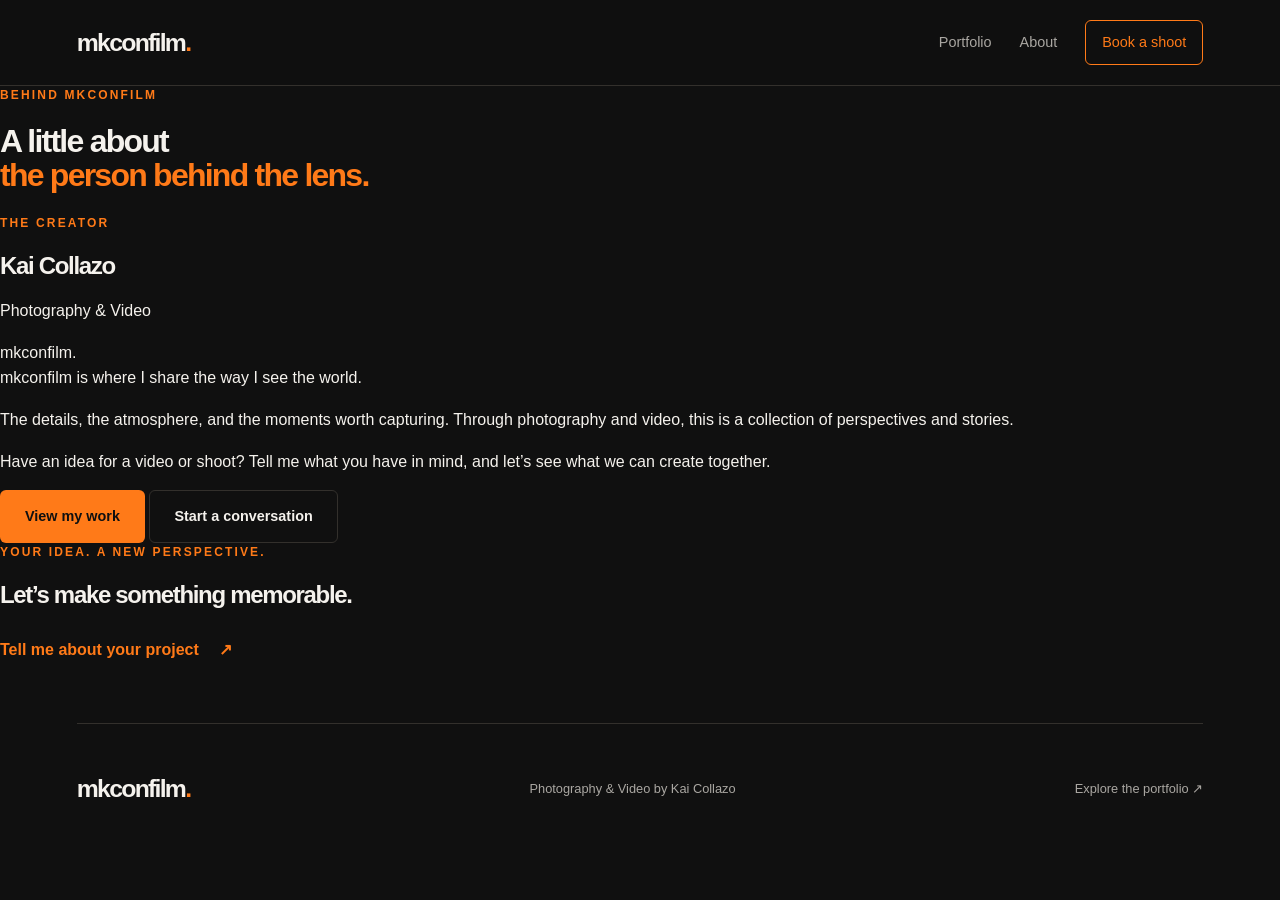
==== about.html @ 1c673053 "Create about.html Add dedicated About page" ====
<!DOCTYPE html>
<html lang="en">
<head>
  <meta charset="UTF-8">

  <meta name="viewport" content="width=device-width, initial-scale=1">

  <meta
    name="description"
    content="Meet Kai Collazo, the creator behind mkconfilm,
    and explore the perspective behind the photography and video."
  >

  <meta name="theme-color" content="#101010">

  <title>About Kai | mkconfilm</title>

  <link rel="stylesheet" href="style.css?v=about-page-1">
</head>

<body>
  <a class="skip-link" href="#main">Skip to content</a>

  <header class="site-header">
    <a class="brand" href="index.html" aria-label="mkconfilm home">
      mkconfilm<span class="brand-dot">.</span>
    </a>

    <nav class="site-nav" aria-label="Main navigation">
      <a href="portfolio.html">Portfolio</a>
      <a href="about.html" aria-current="page">About</a>
      <a class="nav-booking" href="booking.html">Book a shoot</a>
    </nav>
  </header>

  <main class="about-page" id="main">

    <header class="about-page-heading">
      <p class="eyebrow">Behind mkconfilm</p>

      <h1>
        A little about<br>
        <span class="accent">the person behind the lens.</span>
      </h1>
    </header>

    <section
      class="about-page-story"
      aria-labelledby="about-story-heading"
    >
      <div class="about-name-card">
        <p class="eyebrow">The creator</p>

        <h2 id="about-story-heading">Kai Collazo</h2>

        <p class="about-role">Photography &amp; Video</p>

        <span class="about-card-brand" aria-hidden="true">
          mkconfilm.
        </span>
      </div>

      <div class="about-page-copy">
        <p class="about-lead">
          mkconfilm is where I share the way I see the world.
        </p>

        <p>
          The details, the atmosphere, and the moments worth capturing.
          Through photography and video, this is a collection of
          perspectives and stories.
        </p>

        <p>
          Have an idea for a video or shoot? Tell me what you have
          in mind, and let’s see what we can create together.
        </p>

        <div class="about-page-actions">
          <a class="button button-primary" href="portfolio.html">
            View my work
          </a>

          <a class="button button-secondary" href="booking.html">
            Start a conversation
          </a>
        </div>
      </div>
    </section>

    <section
      class="about-page-cta"
      aria-labelledby="about-cta-heading"
    >
      <p class="eyebrow">Your idea. A new perspective.</p>

      <h2 id="about-cta-heading">
        Let’s make something memorable.
      </h2>

      <a class="text-link" href="booking.html">
        Tell me about your project
        <span aria-hidden="true">↗</span>
      </a>
    </section>

  </main>

  <footer class="site-footer">
    <a class="brand" href="index.html">
      mkconfilm<span class="brand-dot">.</span>
    </a>

    <p>Photography &amp; Video by Kai Collazo</p>

    <a href="portfolio.html">Explore the portfolio ↗</a>
  </footer>
</body>
</html>
---- style.css ----
/* BASE */
:root {
  color-scheme: dark;
  --background: #101010;
  --surface: #191919;
  --text: #f5f2ed;
  --muted: #aaa7a2;
  --orange: #ff7a18;
  --orange-light: #ff984b;
  --border: #33302c;
  --page-width: 1200px;
}

* {
  box-sizing: border-box;
}

html {
  scroll-behavior: smooth;
  scroll-padding-top: 110px;
}

body {
  margin: 0;
  background: var(--background);
  color: var(--text);
  font-family: Arial, Helvetica, sans-serif;
  line-height: 1.6;
  overflow-wrap: break-word;
}

a {
  color: inherit;
  text-decoration: none;
}

button, input, select, textarea {
  font: inherit;
}

button {
  cursor: pointer;
}

img {
  display: block;
  max-width: 100%;
}

figure {
  margin: 0;
}

h1, h2, p {
  margin-top: 0;
}

h1, h2 {
  line-height: 1.05;
  letter-spacing: -0.055em;
}

[hidden] {
  display: none !important;
}

::selection {
  background: var(--orange);
  color: #101010;
}

:focus-visible {
  outline: 2px solid var(--orange);
  outline-offset: 5px;
}

.skip-link {
  position: fixed;
  top: 12px;
  left: 12px;
  z-index: 100;
  padding: 12px 18px;
  background: var(--orange);
  color: #101010;
  transform: translateY(-180%);
}

.skip-link:focus {
  transform: translateY(0);
}

/* HEADER */
.site-header {
  position: sticky;
  top: 0;
  z-index: 20;
  display: flex;
  align-items: center;
  justify-content: space-between;
  gap: 24px;
  padding: 20px max(6vw, calc((100vw - var(--page-width)) / 2));
  border-bottom: 1px solid var(--border);
  background: rgba(16, 16, 16, 0.9);
  -webkit-backdrop-filter: blur(18px);
  backdrop-filter: blur(18px);
}

.brand {
  flex-shrink: 0;
  font-size: 1.55rem;
  font-weight: 900;
  letter-spacing: -0.07em;
}

.brand-dot, .accent, .required-mark {
  color: var(--orange);
}

.site-nav {
  display: flex;
  align-items: center;
  gap: 28px;
  font-size: 0.9rem;
}

.site-nav a:not(.nav-booking) {
  color: var(--muted);
}

.site-nav a:hover {
  color: var(--orange);
}

.nav-booking {
  padding: 10px 16px;
  border: 1px solid var(--orange);
  border-radius: 6px;
  color: var(--orange);
}

.nav-booking:hover {
  background: var(--orange);
  color: #101010 !important;
}

/* SHARED LAYOUT */
.hero, .portfolio-section, .about-section,
.booking-banner, .site-footer, .booking-page {
  width: min(var(--page-width), 88%);
  margin-inline: auto;
}

.eyebrow {
  margin-bottom: 20px;
  color: var(--orange);
  font-size: 0.75rem;
  font-weight: 700;
  letter-spacing: 0.18em;
  text-transform: uppercase;
}

.button {
  display: inline-flex;
  align-items: center;
  justify-content: center;
  gap: 20px;
  min-height: 50px;
  padding: 14px 24px;
  border: 1px solid transparent;
  border-radius: 6px;
  font-size: 0.9rem;
  font-weight: 700;
  text-align: center;
  transition: transform 180ms ease, background 180ms ease;
}

.button:hover {
  transform: translateY(-2px);
}

.button-primary {
  background: var(--orange);
  color: #101010;
}

.button-primary:hover {
  background: var(--orange-light);
}

.button-secondary {
  border-color: var(--border);
  background: transparent;
  color: var(--text);
}

.button-secondary:hover {
  border-color: var(--orange);
}

/* HOMEPAGE */
.hero {
  position: relative;
  display: flex;
  align-items: center;
  min-height: 640px;
  padding-block: 100px 120px;
}

.hero::before {
  position: absolute;
  inset: 0;
  background: radial-gradient(
    ellipse at 85% 40%,
    rgba(255, 122, 24, 0.13),
    transparent 65%
  );
  content: "";
  pointer-events: none;
}

.hero-content {
  position: relative;
  max-width: 900px;
  animation: enter-page 700ms ease both;
}

.hero h1 {
  margin-bottom: 28px;
  font-size: clamp(3.4rem, 8.6vw, 7.5rem);
  font-weight: 900;
}

.hero-description {
  max-width: 450px;
  margin-bottom: 32px;
  color: var(--muted);
  font-size: 1.1rem;
}

.hero-actions {
  display: flex;
  flex-wrap: wrap;
  gap: 14px;
}

.scroll-cue {
  position: absolute;
  bottom: 35px;
  display: flex;
  gap: 16px;
  color: var(--muted);
  font-size: 0.8rem;
}

.scroll-cue span {
  color: var(--orange);
}

.portfolio-section {
  padding-block: 70px 100px;
  border-top: 1px solid var(--border);
}

.section-heading {
  display: flex;
  justify-content: space-between;
  align-items: flex-end;
  gap: 30px;
  margin-bottom: 35px;
}

.section-heading h2, .about-section h2,
.booking-banner h2, .booking-page h1 {
  margin-bottom: 0;
  font-size: clamp(2.3rem, 5vw, 4.3rem);
}

.section-description {
  max-width: 260px;
  margin-bottom: 5px;
  color: var(--muted);
  font-size: 0.95rem;
}

/* CAROUSEL */
.carousel {
  padding: 12px;
  border: 1px solid var(--border);
  border-radius: 14px;
  background: var(--surface);
}

.carousel-track {
  overflow: hidden;
  border-radius: 8px;
}

.slide {
  animation: reveal-frame 450ms ease both;
}

.photo-placeholder, .slide img {
  width: 100%;
  height: clamp(280px, 48vw, 620px);
}

.slide img {
  object-fit: contain;
  background: #090909;
}

.photo-placeholder {
  display: flex;
  flex-direction: column;
  justify-content: center;
  align-items: center;
  padding: 30px;
  background: linear-gradient(135deg, #24211e, #111111);
  text-align: center;
}

.photo-placeholder span {
  color: var(--orange);
  font-size: clamp(4rem, 14vw, 10rem);
  font-weight: 900;
  line-height: 1;
}

.photo-placeholder p {
  margin-top: 20px;
  color: var(--muted);
}

.slide figcaption {
  padding: 16px 10px 6px;
  color: var(--muted);
  font-size: 0.8rem;
}

.carousel-controls, .carousel-bottom {
  display: flex;
  justify-content: space-between;
  align-items: center;
  gap: 12px;
  padding: 16px 8px 8px;
}

.carousel-arrow {
  display: grid;
  place-items: center;
  width: 48px;
  height: 48px;
  padding: 0;
  border: 1px solid var(--border);
  border-radius: 50%;
  background: transparent;
  color: var(--text);
  font-size: 1.3rem;
}

.carousel-arrow:hover {
  background: var(--orange);
  color: #101010;
}

.carousel-dots {
  display: flex;
  align-items: center;
}

.carousel-dot {
  display: grid;
  place-items: center;
  width: 36px;
  height: 44px;
  padding: 0;
  border: 0;
  background: transparent;
}

.carousel-dot::after {
  width: 8px;
  height: 8px;
  border-radius: 50%;
  background: #77736e;
  content: "";
}

.carousel-dot.is-active::after {
  background: var(--orange);
  transform: scale(1.4);
}

.slide-count {
  margin: 0;
  color: var(--muted);
  font-size: 0.75rem;
}

.carousel-playback {
  min-height: 44px;
  padding: 8px;
  border: 0;
  background: transparent;
  color: var(--muted);
  font-size: 0.8rem;
}

/* ABOUT AND FOOTER */
.about-section {
  display: grid;
  grid-template-columns: 1fr 1fr;
  gap: 80px;
  padding-block: 90px;
  border-top: 1px solid var(--border);
}

.about-copy {
  padding-top: 38px;
}

.about-copy p {
  color: var(--muted);
  font-size: 1.05rem;
}

.text-link {
  display: inline-flex;
  gap: 20px;
  margin-top: 10px;
  color: var(--orange);
  font-weight: 700;
}

.booking-banner {
  padding: 75px 35px;
  border: 1px solid var(--border);
  border-radius: 14px;
  background: var(--surface);
  text-align: center;
}

.booking-banner h2 {
  max-width: 800px;
  margin-inline: auto;
  margin-bottom: 30px;
}

.site-footer {
  display: flex;
  justify-content: space-between;
  align-items: center;
  flex-wrap: wrap;
  gap: 20px;
  padding-block: 45px;
  margin-top: 60px;
  border-top: 1px solid var(--border);
}

.site-footer p, .site-footer > a:last-child {
  margin: 0;
  color: var(--muted);
  font-size: 0.8rem;
}

/* CLEAN GLASS BOOKING PAGE */
.booking-page {
  position: relative;
  max-width: 780px;
  padding-block: 70px 40px;
}

.booking-page::before {
  position: absolute;
  inset: 0;
  z-index: -1;
  background: radial-gradient(
    ellipse at 85% 35%,
    rgba(255, 122, 24, 0.08),
    transparent 65%
  );
  content: "";
  pointer-events: none;
}

.booking-heading {
  margin-bottom: 48px;
}

.booking-heading h1 {
  font-size: clamp(2.7rem, 6vw, 4.6rem);
}

.booking-intro {
  max-width: 520px;
  margin: 22px 0 0;
  color: var(--muted);
  line-height: 1.75;
}

/* No outer card or question-group boxes */
.booking-form {
  display: grid;
  gap: 36px;
  padding: 0;
  border: 0;
  border-radius: 0;
  background: transparent;
  box-shadow: none;
}

.booking-group {
  min-width: 0;
  margin: 0;
  padding: 0;
  border: 0;
}

.booking-group legend {
  width: 100%;
  padding: 0;
  border: 0;
  font-size: 1.1rem;
  font-weight: 700;
}

.booking-group-description {
  margin: 10px 0 22px;
  color: var(--muted);
  font-size: 0.85rem;
}

.form-row {
  display: grid;
  grid-template-columns: repeat(2, minmax(0, 1fr));
  align-items: start;
  gap: 24px;
}

.booking-group > .form-field + .form-row {
  margin-top: 24px;
}

.form-field {
  display: grid;
  gap: 10px;
  min-width: 0;
}

.form-field label {
  font-size: 0.85rem;
  font-weight: 600;
}

.optional-label {
  color: var(--muted);
  font-size: 0.75rem;
  font-weight: 400;
}

/* Transparent fields with a light underline */
.booking-form input,
.booking-form select,
.booking-form textarea {
  display: block;
  width: 100%;
  min-width: 0;
  margin: 0;
  padding: 16px;
  border: 0;
  border-bottom: 1px solid rgba(255, 255, 255, 0.2);
  border-radius: 6px 6px 0 0;
  background: rgba(255, 255, 255, 0.025);
  color: var(--text);
  -webkit-backdrop-filter: blur(12px);
  backdrop-filter: blur(12px);
  box-shadow: none;
  transition: background 180ms ease, border-color 180ms ease;
}

.booking-form input,
.booking-form select {
  height: 56px;
}

.booking-form textarea {
  min-height: 210px;
  line-height: 1.7;
  resize: vertical;
}

.booking-form input::placeholder,
.booking-form textarea::placeholder {
  color: #aaa7a2;
  opacity: 1;
}

.booking-form input:hover,
.booking-form select:hover,
.booking-form textarea:hover {
  background: rgba(255, 255, 255, 0.045);
}

.booking-form input:focus,
.booking-form select:focus,
.booking-form textarea:focus {
  border-bottom-color: var(--orange);
  background: rgba(255, 122, 24, 0.045);
}

/* Keep a visible keyboard-focus indicator */
.booking-form input:focus-visible,
.booking-form select:focus-visible,
.booking-form textarea:focus-visible {
  outline: 2px solid var(--orange);
  outline-offset: 3px;
}

.booking-submit {
  display: grid;
  gap: 20px;
  margin: 0;
  padding: 0;
  border: 0;
}

.form-note, .booking-required-note {
  margin: 0;
  color: var(--muted);
  font-size: 0.8rem;
  line-height: 1.7;
}

.booking-submit .button {
  justify-self: start;
  min-width: 190px;
}

.booking-required-note {
  font-size: 0.75rem;
}

/* MOTION */
@keyframes enter-page {
  from { opacity: 0; transform: translateY(18px); }
  to { opacity: 1; transform: translateY(0); }
}

@keyframes reveal-frame {
  from { opacity: 0; }
  to { opacity: 1; }
}

/* RESPONSIVE LAYOUT */
@media (max-width: 800px) {
  .site-header {
    padding-inline: 6%;
  }

  .site-nav {
    gap: 18px;
  }

  .section-heading {
    flex-direction: column;
    align-items: flex-start;
    gap: 20px;
  }

  .about-section {
    grid-template-columns: 1fr;
    gap: 25px;
    padding-block: 65px;
  }

  .about-copy {
    padding-top: 0;
  }
}

@media (max-width: 520px) {
  html {
    scroll-padding-top: 140px;
  }

  .site-header {
    flex-wrap: wrap;
    gap: 12px;
    padding-block: 14px;
  }

  .brand {
    font-size: 1.4rem;
  }

  .site-nav {
    justify-content: space-between;
    width: 100%;
    gap: 12px;
    font-size: 0.8rem;
  }

  .nav-booking {
    padding: 8px 12px;
  }

  .hero {
    min-height: 580px;
    padding-top: 65px;
  }

  .hero h1 {
    font-size: clamp(2.7rem, 12vw, 4rem);
  }

  .hero-actions {
    flex-direction: column;
  }

  .carousel {
    padding: 8px;
  }

  .carousel-dot {
    width: 30px;
  }

  .carousel-arrow {
    width: 44px;
    height: 44px;
  }

  .booking-banner {
    padding: 50px 22px;
  }

  .site-footer {
    flex-direction: column;
    align-items: flex-start;
    margin-top: 40px;
  }

  .booking-page {
    padding-top: 45px;
  }

  .form-row {
    grid-template-columns: 1fr;
  }

  .booking-submit .button {
    width: 100%;
  }
}

@media (prefers-reduced-motion: reduce) {
  html {
    scroll-behavior: auto;
  }

  *, *::before, *::after {
    animation: none !important;
    transition: none !important;
  }
}
/* ========================================
   DEDICATED PORTFOLIO PAGE
   ======================================== */

.portfolio-page {
  width: min(1400px, 88%);
  margin-inline: auto;
  padding-top: 70px;
}

.portfolio-page-heading {
  max-width: 800px;
  margin-bottom: 45px;
}

.portfolio-page-heading h1 {
  margin-bottom: 22px;
  font-size: clamp(3rem, 7vw, 6rem);
}

.portfolio-page-intro {
  max-width: 520px;
  margin-bottom: 0;
  color: var(--muted);
  font-size: 1rem;
  line-height: 1.75;
}

/* PHOTO COLLAGE */

.photo-grid {
  display: grid;
  grid-template-columns: repeat(4, minmax(0, 1fr));
  grid-auto-rows: clamp(150px, 17vw, 250px);
  grid-auto-flow: row;
  gap: 12px;
}

.photo-tile {
  position: relative;
  display: block;
  width: 100%;
  height: 100%;
  min-width: 0;
  padding: 0;
  overflow: hidden;
  border: 0;
  border-radius: 8px;
  background: var(--surface);
  cursor: zoom-in;
  isolation: isolate;
}

.photo-tile--normal {
  grid-column: span 1;
  grid-row: span 1;
}

.photo-tile--wide {
  grid-column: span 2;
  grid-row: span 1;
}

.photo-tile--tall {
  grid-column: span 1;
  grid-row: span 2;
}

.photo-tile--large {
  grid-column: span 2;
  grid-row: span 2;
}

.photo-tile img {
  width: 100%;
  height: 100%;
  object-fit: cover;
  object-position: var(--photo-position, center);
  transition:
    transform 350ms ease,
    filter 350ms ease;
}

.photo-tile::after {
  position: absolute;
  right: 14px;
  bottom: 14px;
  z-index: 1;
  display: grid;
  place-items: center;
  width: 34px;
  height: 34px;
  border: 1px solid rgba(255, 255, 255, 0.3);
  border-radius: 50%;
  background: rgba(0, 0, 0, 0.45);
  color: white;
  font-size: 1.1rem;
  content: "↗";
  opacity: 0;
  transform: translateY(5px);
  transition: opacity 200ms ease, transform 200ms ease;
  pointer-events: none;
}

@media (hover: hover) {
  .photo-tile:hover img {
    transform: scale(1.035);
    filter: brightness(1.06);
  }

  .photo-tile:hover::after {
    opacity: 1;
    transform: translateY(0);
  }
}

.photo-tile:focus-visible {
  outline: 3px solid var(--orange);
  outline-offset: 4px;
}

.photo-tile:focus-visible::after {
  opacity: 1;
  transform: translateY(0);
}

/* PORTFOLIO BOOKING SECTION */

.portfolio-page-cta {
  display: flex;
  justify-content: space-between;
  align-items: center;
  gap: 30px;
  margin-top: 65px;
  padding-block: 45px;
  border-top: 1px solid var(--border);
}

.portfolio-page-cta .eyebrow {
  margin-bottom: 12px;
}

.portfolio-page-cta h2 {
  margin-bottom: 0;
  font-size: clamp(2rem, 4vw, 3rem);
}

.portfolio-page-cta .button {
  flex-shrink: 0;
}

/* FULL-SIZE PHOTO VIEWER */

.photo-viewer {
  position: fixed;
  inset: 0;
  width: min(1400px, 96vw);
  max-width: 96vw;
  max-height: 94vh;
  max-height: 94dvh;
  margin: auto;
  padding: 0;
  overflow: auto;
  border: 1px solid var(--border);
  border-radius: 10px;
  background: #0b0b0b;
  color: var(--text);
}

.photo-viewer::backdrop {
  background: rgba(0, 0, 0, 0.92);
}

.photo-viewer-content {
  position: relative;
  display: flex;
  flex-direction: column;
  align-items: center;
  padding: 65px 20px 20px;
}

.photo-viewer-close {
  position: absolute;
  top: 12px;
  right: 12px;
  display: grid;
  place-items: center;
  width: 44px;
  height: 44px;
  padding: 0;
  border: 1px solid #555;
  border-radius: 50%;
  background: #191919;
  color: white;
  font-size: 1.8rem;
  line-height: 1;
  cursor: pointer;
}

.photo-viewer-close:hover {
  border-color: var(--orange);
  color: var(--orange);
}

#photo-viewer-image {
  width: auto;
  height: auto;
  max-width: 100%;
  max-height: 72vh;
  max-height: 72dvh;
  object-fit: contain;
}

.photo-viewer-caption {
  max-width: 800px;
  margin: 16px 0 0;
  color: var(--muted);
  font-size: 0.85rem;
  text-align: center;
}

.photo-viewer-caption:empty {
  display: none;
}

/* TABLET LAYOUT */

@media (max-width: 900px) {
  .photo-grid {
    grid-template-columns: repeat(3, minmax(0, 1fr));
    grid-auto-rows: clamp(150px, 23vw, 230px);
    gap: 10px;
  }
}

/* PHONE LAYOUT */

@media (max-width: 600px) {
  .portfolio-page {
    padding-top: 45px;
  }

  .portfolio-page-heading {
    margin-bottom: 30px;
  }

  .portfolio-page-heading h1 {
    font-size: clamp(2.7rem, 10vw, 4rem);
  }

  .photo-grid {
    grid-template-columns: repeat(2, minmax(0, 1fr));
    grid-auto-rows: clamp(130px, 30vw, 180px);
    gap: 8px;
  }

  .photo-tile {
    border-radius: 5px;
  }

  .portfolio-page-cta {
    flex-direction: column;
    align-items: flex-start;
    gap: 24px;
    margin-top: 40px;
    padding-block: 35px;
  }

  .portfolio-page-cta .button {
    width: 100%;
  }

  .photo-viewer-content {
    padding-inline: 10px;
  }
}

/* REDUCED MOTION */

@media (prefers-reduced-motion: reduce) {
  .photo-tile img,
  .photo-tile::after {
    transition: none;
  }
}
/* SMALLER, DENSER PORTFOLIO COLLAGE */

.photo-grid {
  grid-template-columns: repeat(6, minmax(0, 1fr));
  grid-auto-rows: clamp(90px, 9vw, 130px);
  gap: 8px;
}

.photo-tile {
  border-radius: 5px;
}

/* Tablets */
@media (max-width: 900px) {
  .photo-grid {
    grid-template-columns: repeat(4, minmax(0, 1fr));
    grid-auto-rows: clamp(85px, 13vw, 115px);
    gap: 7px;
  }
}

/* Phones */
@media (max-width: 600px) {
  .photo-grid {
    grid-template-columns: repeat(3, minmax(0, 1fr));
    grid-auto-rows: clamp(70px, 20vw, 100px);
    gap: 5px;
  }
}
/* PORTFOLIO: FIVE ACROSS ON DESKTOP, ONE ACROSS ON PHONE */

#photo-grid {
  display: grid;
  grid-template-columns: repeat(5, minmax(0, 1fr));
  grid-auto-rows: auto;
  gap: 12px;
}

/* Every photo occupies exactly one grid cell. */
#photo-grid .photo-tile {
  grid-column: auto;
  grid-row: auto;
  width: 100%;
  height: auto;
  aspect-ratio: 4 / 3;
  border-radius: 6px;
}

#photo-grid .photo-tile img {
  display: block;
  width: 100%;
  height: 100%;
  object-fit: cover;
  object-position: var(--photo-position, center);
}

/* Phones: one full-width photo per row. */
@media (max-width: 600px) {
  #photo-grid {
    grid-template-columns: minmax(0, 1fr);
    gap: 16px;
  }

  #photo-grid .photo-tile {
    aspect-ratio: auto;
  }

  #photo-grid .photo-tile img {
    height: auto;
    object-fit: contain;
  }
}
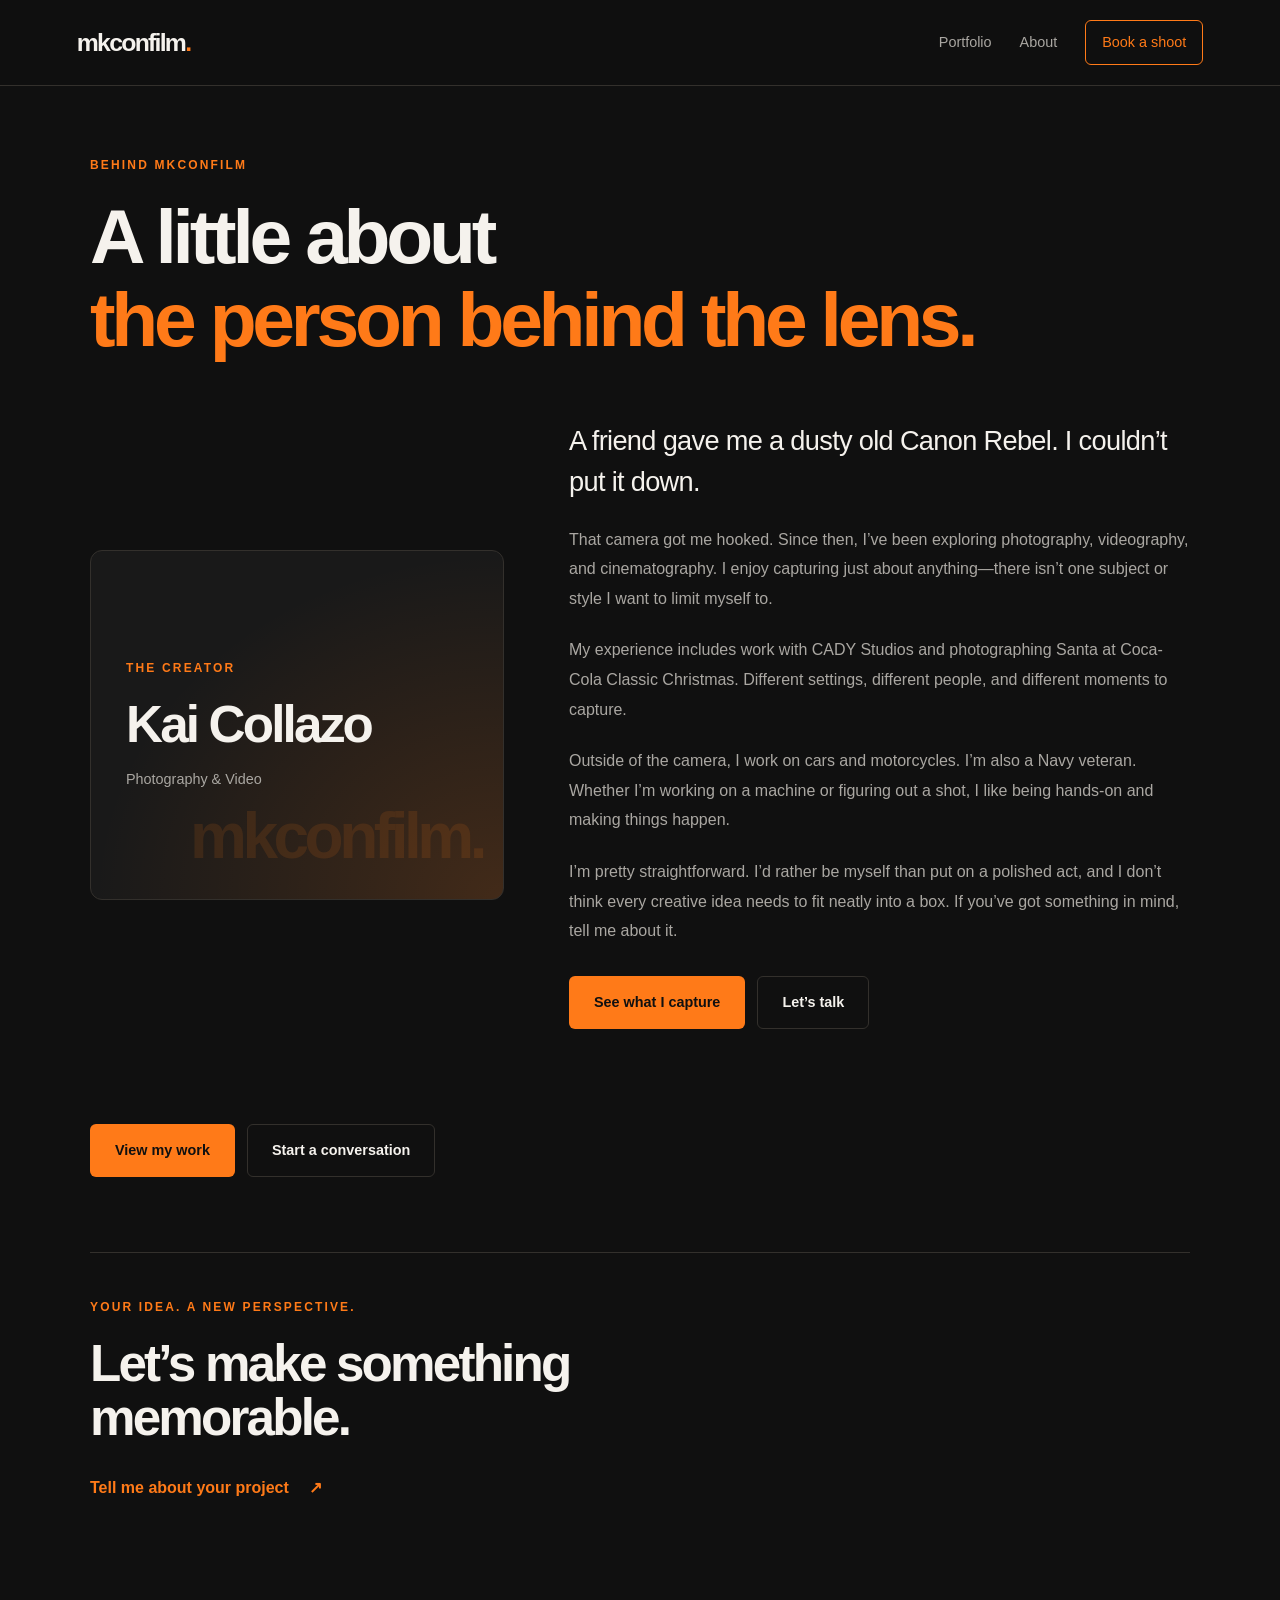
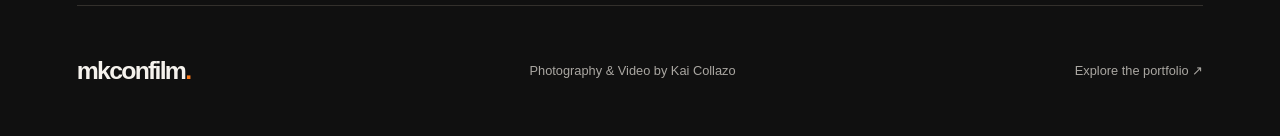
==== commit 74359bfa: "Update about.html Replace generic About copy with my personal story" ====
--- a/about.html
+++ b/about.html
@@ -60,21 +60,49 @@
         </span>
       </div>
 
-      <div class="about-page-copy">
-        <p class="about-lead">
-          mkconfilm is where I share the way I see the world.
-        </p>
+<div class="about-page-copy">
+  <p class="about-lead">
+    A friend gave me a dusty old Canon Rebel.
+    I couldn’t put it down.
+  </p>
 
-        <p>
-          The details, the atmosphere, and the moments worth capturing.
-          Through photography and video, this is a collection of
-          perspectives and stories.
-        </p>
+  <p>
+    That camera got me hooked. Since then, I’ve been exploring
+    photography, videography, and cinematography. I enjoy capturing
+    just about anything—there isn’t one subject or style I want
+    to limit myself to.
+  </p>
 
-        <p>
-          Have an idea for a video or shoot? Tell me what you have
-          in mind, and let’s see what we can create together.
-        </p>
+  <p>
+    My experience includes work with CADY Studios and photographing
+    Santa at Coca-Cola Classic Christmas. Different settings,
+    different people, and different moments to capture.
+  </p>
+
+  <p>
+    Outside of the camera, I work on cars and motorcycles.
+    I’m also a Navy veteran. Whether I’m working on a machine
+    or figuring out a shot, I like being hands-on and making
+    things happen.
+  </p>
+
+  <p>
+    I’m pretty straightforward. I’d rather be myself than put on
+    a polished act, and I don’t think every creative idea needs
+    to fit neatly into a box. If you’ve got something in mind,
+    tell me about it.
+  </p>
+
+  <div class="about-page-actions">
+    <a class="button button-primary" href="portfolio.html">
+      See what I capture
+    </a>
+
+    <a class="button button-secondary" href="booking.html">
+      Let’s talk
+    </a>
+  </div>
+</div>
 
         <div class="about-page-actions">
           <a class="button button-primary" href="portfolio.html">
--- a/style.css
+++ b/style.css
@@ -1120,3 +1120,246 @@
     object-fit: contain;
   }
 }
+/* ========================================
+   ABOUT PAGE
+   ======================================== */
+
+.about-page {
+  width: min(1100px, 88%);
+  margin-inline: auto;
+  padding-top: 70px;
+}
+
+.about-page-heading {
+  max-width: 950px;
+  margin-bottom: 60px;
+}
+
+.about-page-heading h1 {
+  margin-bottom: 0;
+  font-size: clamp(2.7rem, 6vw, 5.5rem);
+  line-height: 1.08;
+}
+
+.about-page-story {
+  display: grid;
+  grid-template-columns: minmax(0, 0.8fr) minmax(0, 1.2fr);
+  align-items: center;
+  gap: 65px;
+}
+
+.about-name-card {
+  position: relative;
+  display: flex;
+  flex-direction: column;
+  justify-content: center;
+  min-height: 350px;
+  padding: 35px;
+  overflow: hidden;
+  border: 1px solid var(--border);
+  border-radius: 12px;
+  background:
+    radial-gradient(
+      ellipse at 100% 100%,
+      rgba(255, 122, 24, 0.18),
+      transparent 70%
+    ),
+    var(--surface);
+}
+
+.about-name-card h2 {
+  position: relative;
+  margin-bottom: 16px;
+  font-size: clamp(2.2rem, 4vw, 3.5rem);
+}
+
+.about-role {
+  position: relative;
+  margin-bottom: 0;
+  color: var(--muted);
+  font-size: 0.9rem;
+}
+
+.about-card-brand {
+  position: absolute;
+  right: 20px;
+  bottom: 12px;
+  color: rgba(255, 122, 24, 0.12);
+  font-size: clamp(2.5rem, 5vw, 4rem);
+  font-weight: 900;
+  letter-spacing: -0.07em;
+  pointer-events: none;
+}
+
+.about-page-copy p {
+  margin-bottom: 22px;
+  color: var(--muted);
+  font-size: 1rem;
+  line-height: 1.85;
+}
+
+.about-page-copy .about-lead {
+  color: var(--text);
+  font-size: clamp(1.3rem, 2.3vw, 1.7rem);
+  line-height: 1.5;
+  letter-spacing: -0.025em;
+}
+
+.about-page-actions {
+  display: flex;
+  flex-wrap: wrap;
+  gap: 12px;
+  margin-top: 30px;
+}
+
+.about-page-cta {
+  margin-top: 75px;
+  padding-block: 45px;
+  border-top: 1px solid var(--border);
+}
+
+.about-page-cta h2 {
+  max-width: 650px;
+  margin-bottom: 20px;
+  font-size: clamp(2rem, 4vw, 3.4rem);
+}
+
+@media (max-width: 800px) {
+  .about-page-story {
+    grid-template-columns: 1fr;
+    gap: 35px;
+  }
+
+  .about-name-card {
+    min-height: 250px;
+  }
+}
+
+@media (max-width: 520px) {
+  .about-page {
+    padding-top: 45px;
+  }
+
+  .about-page-heading {
+    margin-bottom: 35px;
+  }
+
+  .about-name-card {
+    padding: 28px;
+  }
+
+  .about-page-actions {
+    flex-direction: column;
+  }
+
+  .about-page-actions .button {
+    width: 100%;
+  }
+
+  .about-page-cta {
+    margin-top: 45px;
+    padding-block: 35px;
+  }
+}
+/* BOOKING CONFIRMATION */
+
+.confirmation-page {
+  display: grid;
+  place-items: center;
+  width: min(900px, 88%);
+  min-height: 65vh;
+  margin-inline: auto;
+  padding-block: 65px;
+}
+
+.confirmation-card {
+  width: 100%;
+  padding: clamp(28px, 6vw, 65px);
+  border: 1px solid var(--border);
+  border-radius: 14px;
+  background:
+    radial-gradient(
+      ellipse at 50% 0%,
+      rgba(255, 122, 24, 0.12),
+      transparent 65%
+    ),
+    var(--surface);
+  text-align: center;
+}
+
+.confirmation-icon {
+  display: grid;
+  place-items: center;
+  width: 64px;
+  height: 64px;
+  margin: 0 auto 28px;
+  border: 1px solid var(--orange);
+  border-radius: 50%;
+  background: rgba(255, 122, 24, 0.08);
+  color: var(--orange);
+  font-size: 1.8rem;
+}
+
+.confirmation-card h1 {
+  margin-bottom: 25px;
+  font-size: clamp(2.5rem, 6vw, 4.5rem);
+}
+
+.confirmation-message {
+  max-width: 470px;
+  margin: 0 auto 20px;
+  color: var(--text);
+  font-size: 1.05rem;
+  line-height: 1.8;
+}
+
+.confirmation-note {
+  max-width: 470px;
+  margin: 0 auto;
+  color: var(--muted);
+  font-size: 0.85rem;
+  line-height: 1.75;
+}
+
+.confirmation-actions {
+  display: flex;
+  justify-content: center;
+  flex-wrap: wrap;
+  gap: 12px;
+  margin-top: 32px;
+}
+
+.confirmation-signoff {
+  margin: 30px 0 0;
+  color: var(--muted);
+  font-size: 0.85rem;
+}
+
+.booking-submit button:disabled {
+  opacity: 0.65;
+  cursor: wait;
+  transform: none;
+}
+
+.booking-form .submission-error {
+  margin: 0;
+  padding: 14px;
+  border: 1px solid var(--orange);
+  border-radius: 6px;
+  color: var(--text);
+  font-size: 0.9rem;
+}
+
+@media (max-width: 520px) {
+  .confirmation-page {
+    padding-block: 40px;
+  }
+
+  .confirmation-actions {
+    flex-direction: column;
+  }
+
+  .confirmation-actions .button {
+    width: 100%;
+  }
+}
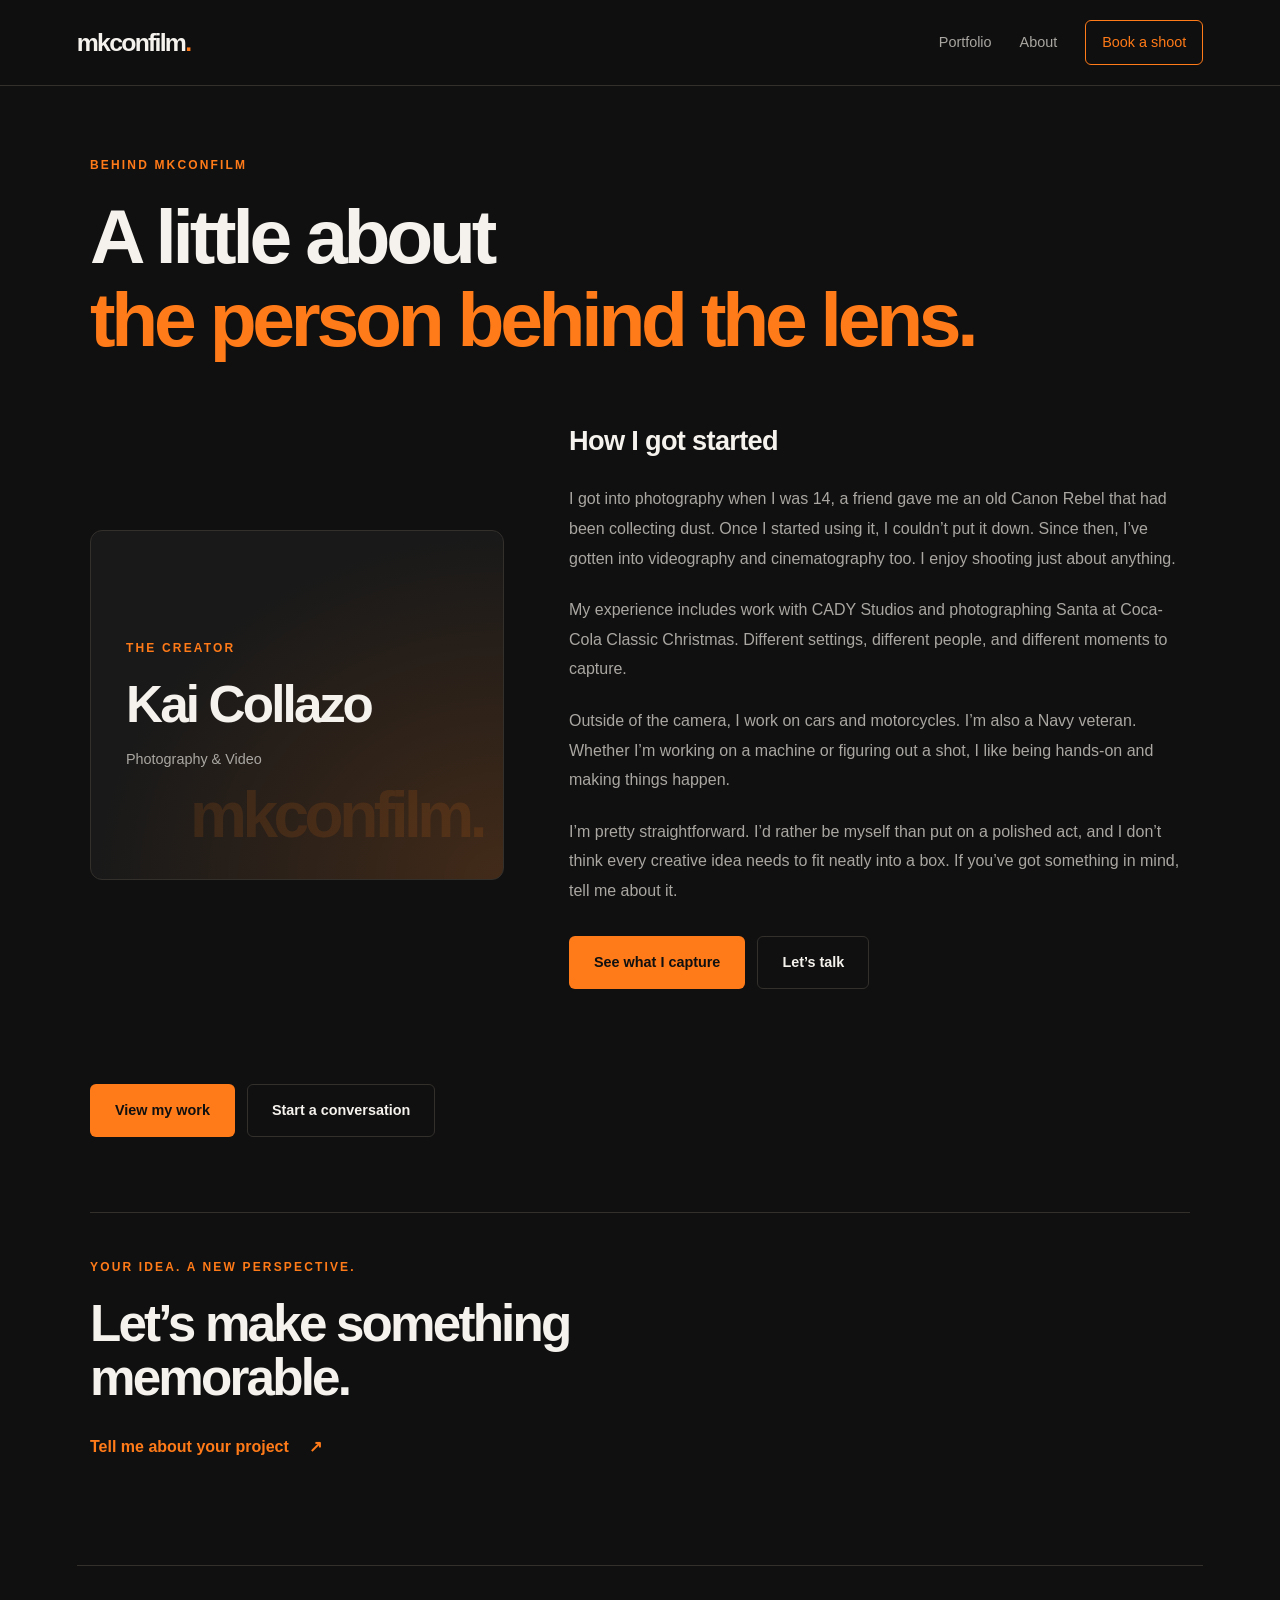
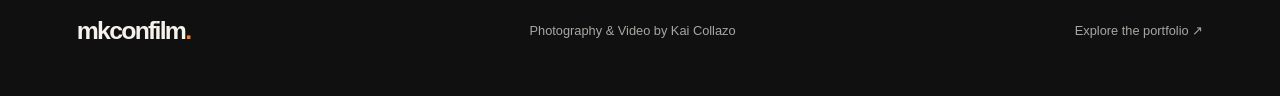
==== commit f311887d: "Update about.html" ====
--- a/about.html
+++ b/about.html
@@ -61,16 +61,13 @@
       </div>
 
 <div class="about-page-copy">
-  <p class="about-lead">
-    A friend gave me a dusty old Canon Rebel.
-    I couldn’t put it down.
-  </p>
+  <h2 class="about-lead">How I got started</h2>
 
   <p>
-    That camera got me hooked. Since then, I’ve been exploring
-    photography, videography, and cinematography. I enjoy capturing
-    just about anything—there isn’t one subject or style I want
-    to limit myself to.
+    I got into photography when I was 14, a friend gave me an old Canon Rebel
+  that had been collecting dust. Once I started using it, I couldn’t
+  put it down. Since then, I’ve gotten into videography and
+  cinematography too. I enjoy shooting just about anything.
   </p>
 
   <p>
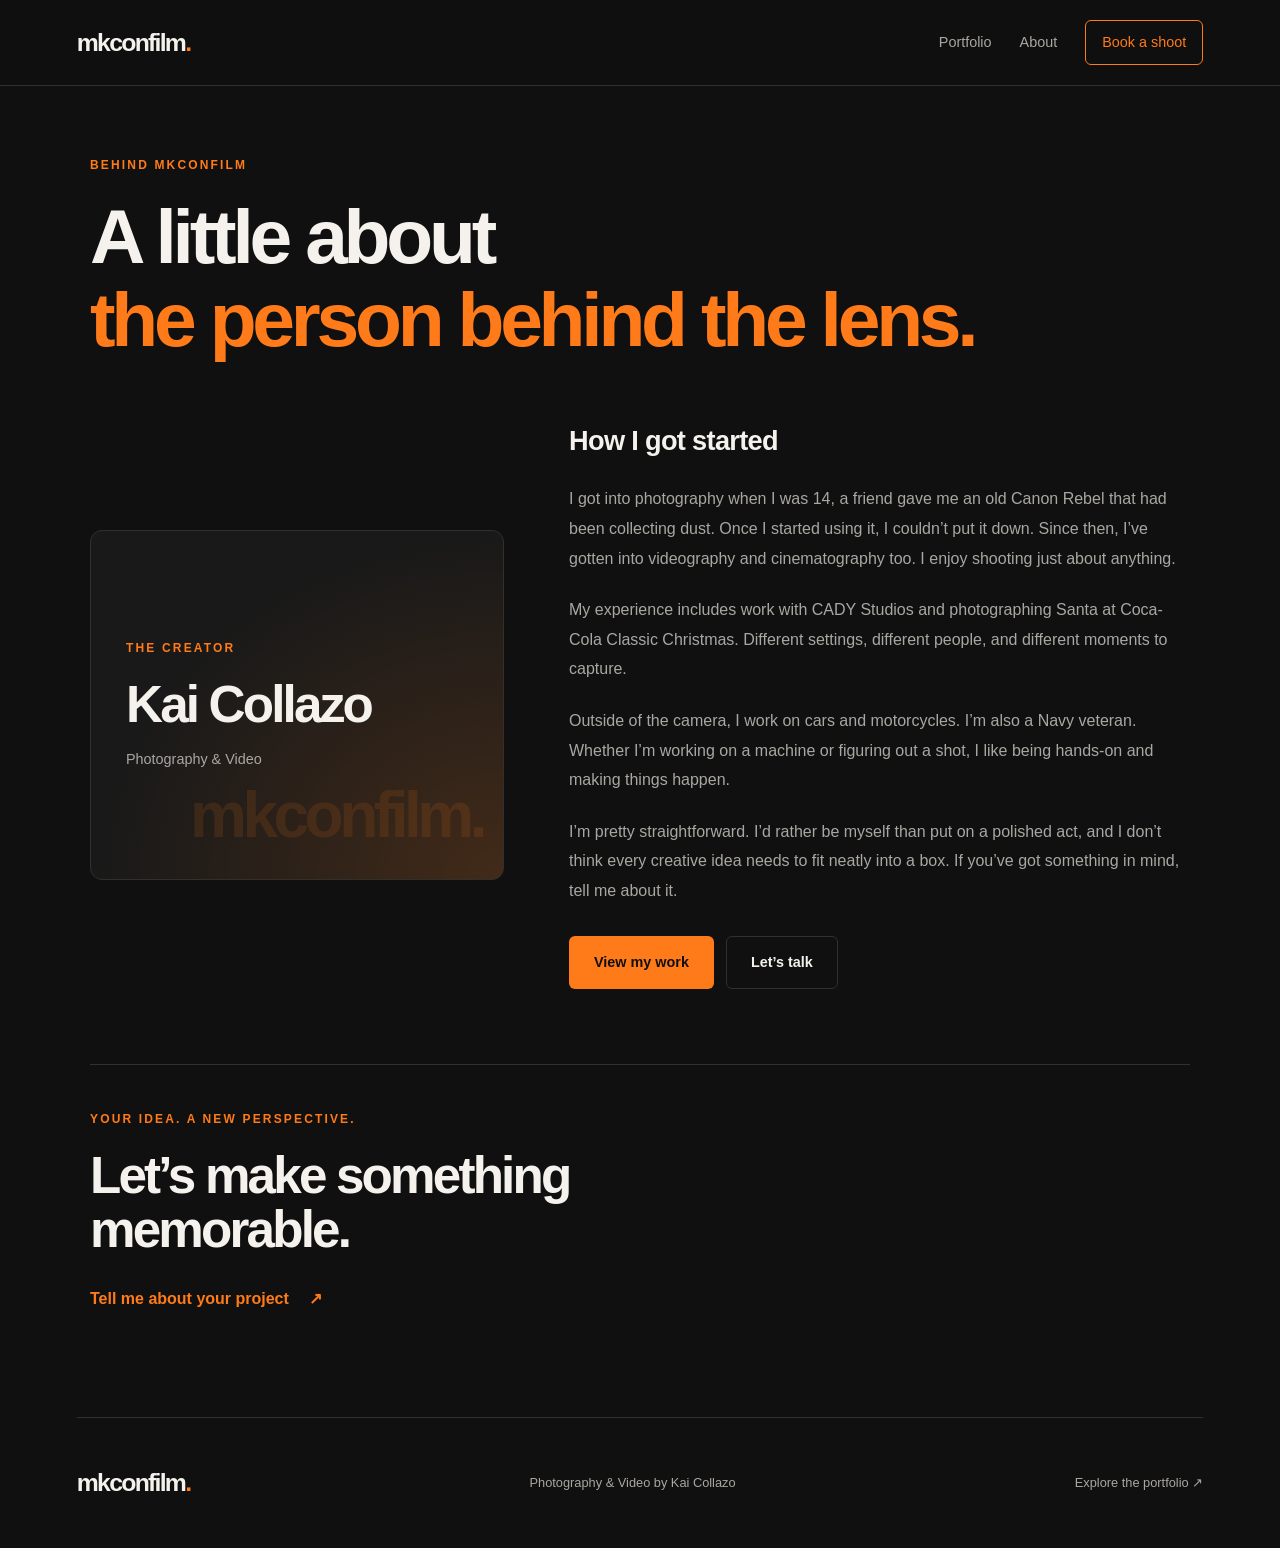
==== commit ff90028e: "Update about.html" ====
--- a/about.html
+++ b/about.html
@@ -92,7 +92,7 @@
 
   <div class="about-page-actions">
     <a class="button button-primary" href="portfolio.html">
-      See what I capture
+      View my work
     </a>
 
     <a class="button button-secondary" href="booking.html">
@@ -101,17 +101,7 @@
   </div>
 </div>
 
-        <div class="about-page-actions">
-          <a class="button button-primary" href="portfolio.html">
-            View my work
-          </a>
-
-          <a class="button button-secondary" href="booking.html">
-            Start a conversation
-          </a>
-        </div>
-      </div>
-    </section>
+</section>
 
     <section
       class="about-page-cta"
--- a/style.css
+++ b/style.css
@@ -1363,3 +1363,81 @@
     width: 100%;
   }
 }
+/* BOOKING FORM: PHONE-ONLY WIDTH FIX */
+@media (max-width: 600px) {
+  .booking-page {
+    width: 92%;
+    max-width: 100%;
+  }
+
+  .booking-page .booking-form {
+    width: 100%;
+    min-width: 0;
+    max-width: 100%;
+    padding: 24px 16px;
+  }
+
+  .booking-page .booking-group,
+  .booking-page .form-field,
+  .booking-page .booking-submit {
+    min-width: 0;
+    max-width: 100%;
+  }
+
+  .booking-page .form-row {
+    grid-template-columns: minmax(0, 1fr);
+    min-width: 0;
+    gap: 20px;
+  }
+
+  .booking-page .form-field input,
+  .booking-page .form-field select,
+  .booking-page .form-field textarea {
+    display: block;
+    box-sizing: border-box;
+    width: 100%;
+    min-width: 0;
+    max-width: 100%;
+    font-size: 16px;
+  }
+
+  .booking-page .form-field textarea {
+    resize: vertical;
+  }
+
+  .booking-page .booking-group legend {
+    max-width: 100%;
+    white-space: normal;
+    overflow-wrap: anywhere;
+  }
+
+  .booking-page .booking-submit .button {
+    width: 100%;
+    min-width: 0;
+  }
+}
+/* PHONE-ONLY DATE FIELD FIX */
+@media (max-width: 600px) {
+  .booking-page input[type="date"] {
+    -webkit-appearance: none;
+    appearance: none;
+    display: block;
+    box-sizing: border-box;
+    width: 100%;
+    min-width: 0;
+    max-width: 100%;
+    min-height: 50px;
+    padding: 12px;
+    overflow: hidden;
+  }
+
+  .booking-page input[type="date"]::-webkit-date-and-time-value {
+    min-width: 0;
+    text-align: left;
+  }
+
+  .booking-page input[type="date"]::-webkit-datetime-edit {
+    min-width: 0;
+    padding: 0;
+  }
+}
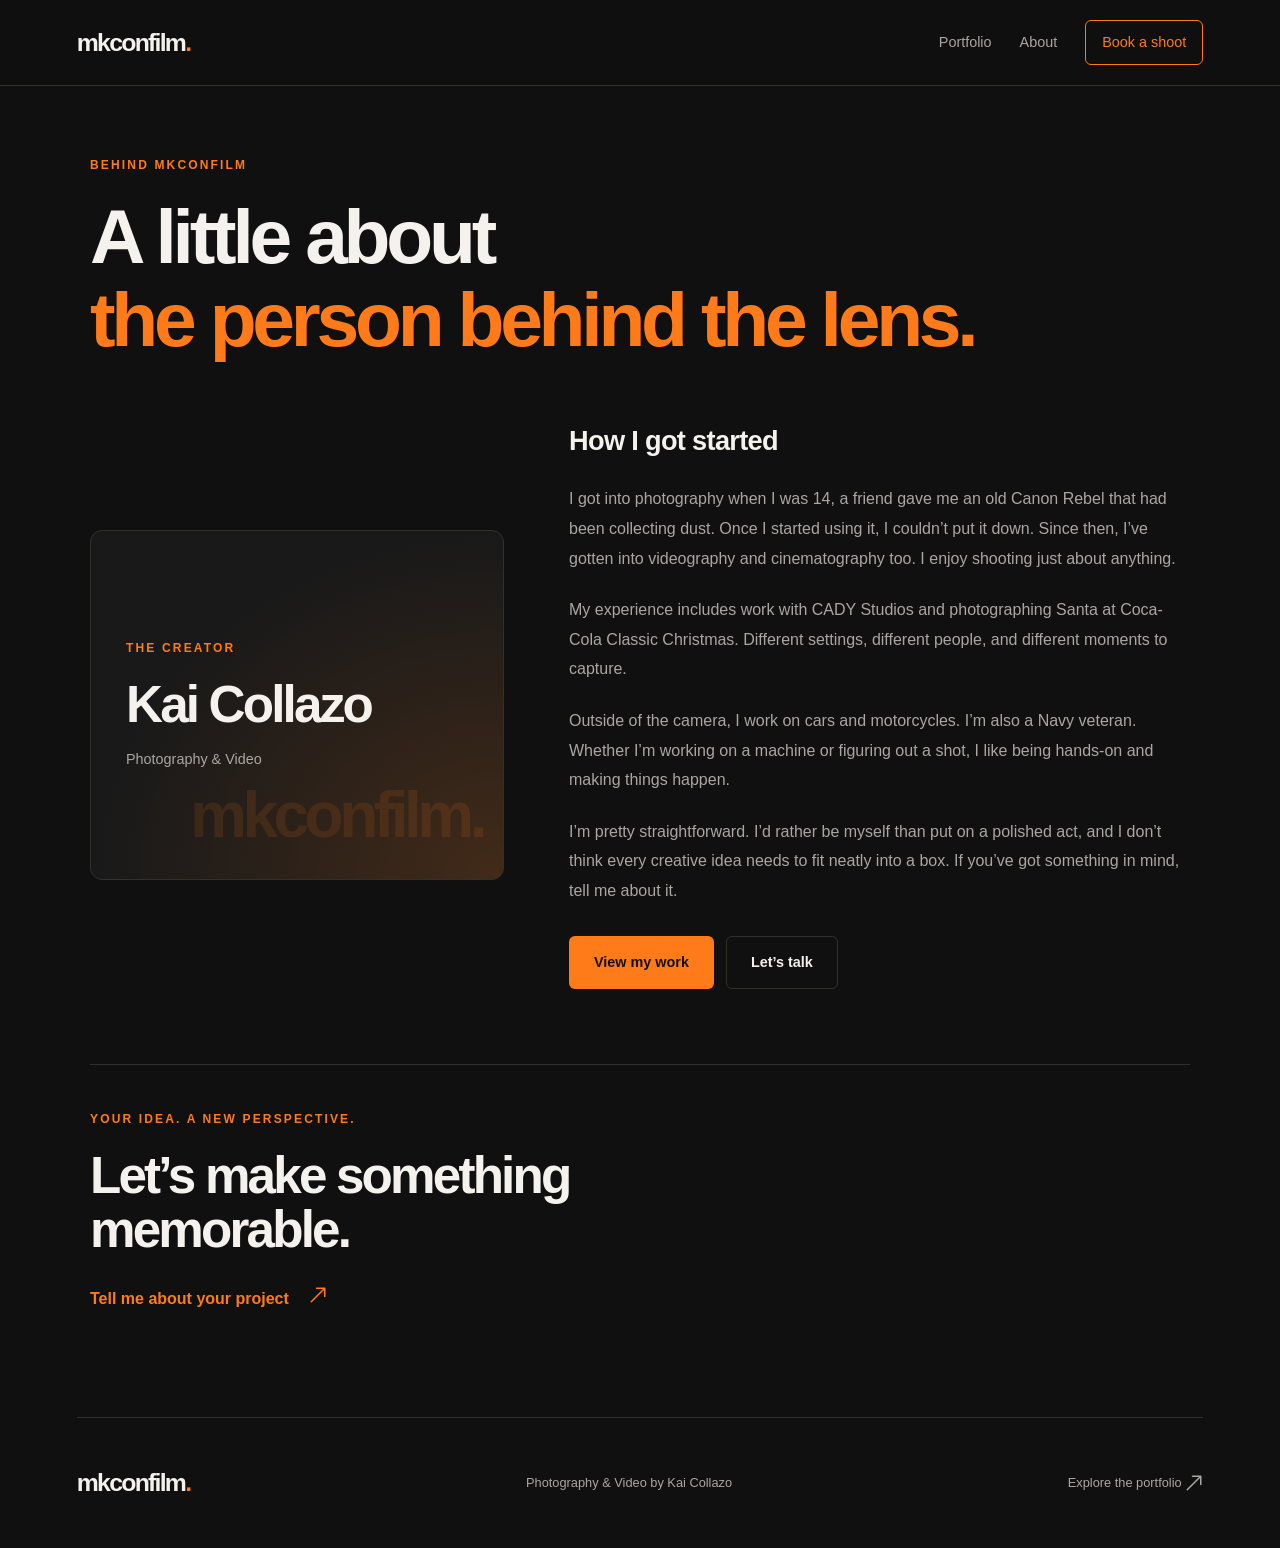
==== commit aa623e73: "Update about.html Use matching SVG arrows on About page" ====
--- a/about.html
+++ b/about.html
@@ -15,7 +15,7 @@
 
   <title>About Kai | mkconfilm</title>
 
-  <link rel="stylesheet" href="style.css?v=about-page-1">
+ <link rel="stylesheet" href="style.css?v=svg-arrows-2">
 </head>
 
 <body>
@@ -114,9 +114,21 @@
       </h2>
 
       <a class="text-link" href="booking.html">
-        Tell me about your project
-        <span aria-hidden="true">↗</span>
-      </a>
+  Tell me about your project
+  <svg
+    class="arrow-icon"
+    viewBox="0 0 24 24"
+    fill="none"
+    stroke="currentColor"
+    stroke-width="2"
+    stroke-linecap="round"
+    stroke-linejoin="round"
+    aria-hidden="true"
+    focusable="false"
+  >
+    <path d="M3 21 21 3M10 3h11v11"></path>
+  </svg>
+</a>
     </section>
 
   </main>
@@ -128,7 +140,22 @@
 
     <p>Photography &amp; Video by Kai Collazo</p>
 
-    <a href="portfolio.html">Explore the portfolio ↗</a>
+    <a href="portfolio.html">
+  Explore the portfolio
+  <svg
+    class="arrow-icon"
+    viewBox="0 0 24 24"
+    fill="none"
+    stroke="currentColor"
+    stroke-width="2"
+    stroke-linecap="round"
+    stroke-linejoin="round"
+    aria-hidden="true"
+    focusable="false"
+  >
+    <path d="M3 21 21 3M10 3h11v11"></path>
+  </svg>
+</a>
   </footer>
 </body>
 </html>
--- a/style.css
+++ b/style.css
@@ -1441,3 +1441,115 @@
     padding: 0;
   }
 }
+/* NARROW AND CENTER THE PREFERRED DATE FIELD */
+.booking-page .form-field input[type="date"] {
+  width: 94%;
+  max-width: 94%;
+  min-width: 0;
+  margin-inline: auto;
+  box-sizing: border-box;
+}
+/* CENTERED BOOKING CARD: HEADING AND FORM TOGETHER */
+
+main.booking-page.booking-page-refined {
+  box-sizing: border-box;
+  width: min(680px, calc(100% - 32px));
+  max-width: 680px;
+  margin: 55px auto;
+  padding: 40px;
+
+  border: 1px solid #40352c;
+  border-radius: 28px;
+
+  background:
+    radial-gradient(
+      ellipse at 50% 0%,
+      rgba(255, 122, 24, 0.10),
+      transparent 60%
+    ),
+    var(--surface);
+
+  box-shadow: 0 18px 60px rgba(0, 0, 0, 0.25);
+}
+
+/* Center the introduction inside the bubble. */
+.booking-page-refined .booking-heading {
+  margin-bottom: 32px;
+  text-align: center;
+}
+
+.booking-page-refined .booking-heading h1 {
+  max-width: 100%;
+  margin-inline: auto;
+  font-size: clamp(2.2rem, 5vw, 3.4rem);
+}
+
+.booking-page-refined .booking-heading .booking-intro {
+  max-width: 460px;
+  margin-inline: auto;
+}
+
+/* Remove the old inner card so there is only one bubble. */
+.booking-page-refined .booking-form.booking-form-refined {
+  width: 100%;
+  min-width: 0;
+  max-width: 100%;
+  padding: 0;
+  border: 0;
+  border-radius: 0;
+  background: transparent;
+  box-shadow: none;
+}
+
+/* Keep all fields inside the card. */
+.booking-page-refined .booking-group,
+.booking-page-refined .form-row,
+.booking-page-refined .form-field {
+  min-width: 0;
+}
+
+.booking-page-refined .form-field input,
+.booking-page-refined .form-field select,
+.booking-page-refined .form-field textarea {
+  box-sizing: border-box;
+  width: 100%;
+  min-width: 0;
+  max-width: 100%;
+}
+
+/* Undo the earlier date-only width adjustment. */
+.booking-page-refined .form-field input[type="date"] {
+  width: 100%;
+  max-width: 100%;
+  margin-inline: 0;
+}
+
+/* Smaller bubble padding on phones. */
+@media (max-width: 600px) {
+  main.booking-page.booking-page-refined {
+    width: calc(100% - 24px);
+    margin: 28px auto;
+    padding: 28px 20px;
+    border-radius: 22px;
+  }
+
+  .booking-page-refined .form-row {
+    grid-template-columns: minmax(0, 1fr);
+  }
+
+  .booking-page-refined .booking-heading h1 {
+    font-size: clamp(2rem, 8vw, 2.8rem);
+  }
+}
+/* CONSISTENT ARROW ICON */
+.arrow-icon {
+  display: inline-block;
+  width: 18px;
+  height: 18px;
+  flex-shrink: 0;
+  vertical-align: middle;
+}
+
+.button .arrow-icon {
+  margin-left: 10px;
+}
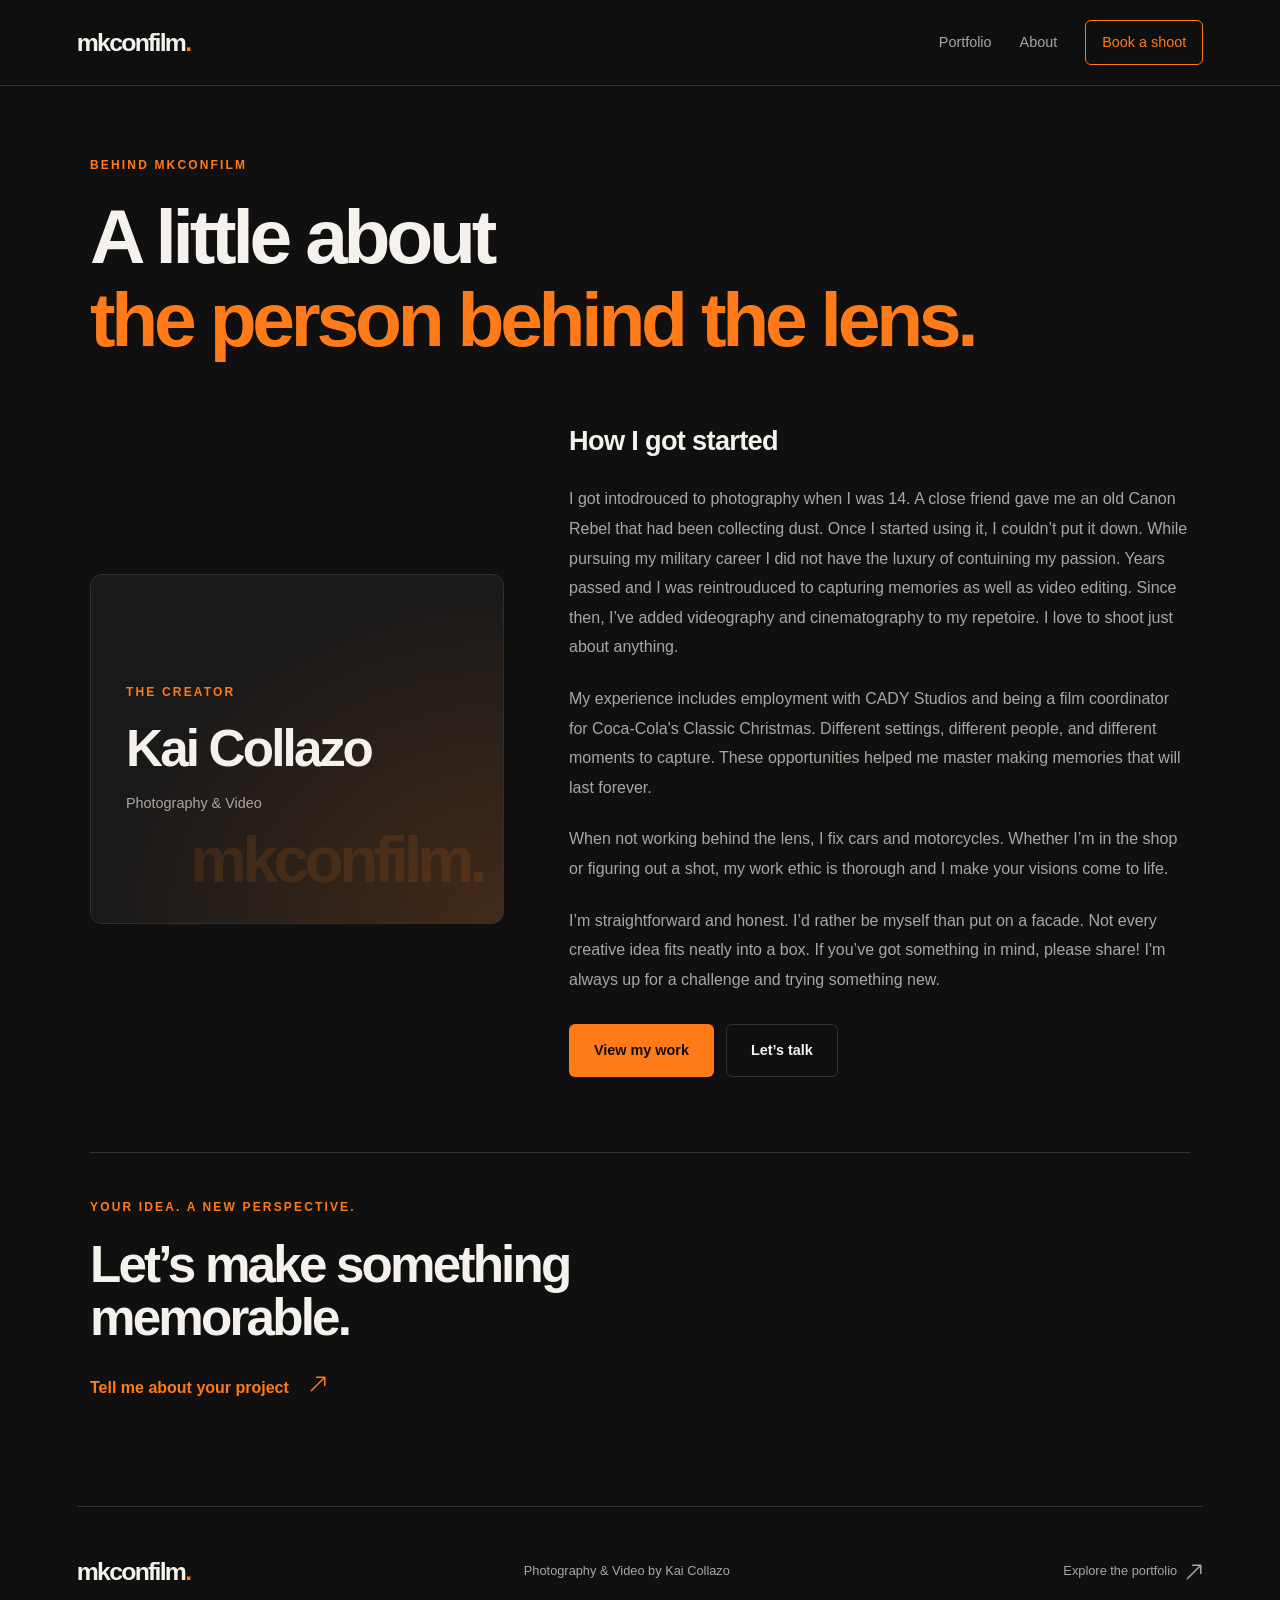
==== commit a10c95b4: "Update about.html" ====
--- a/about.html
+++ b/about.html
@@ -46,8 +46,7 @@
 
     <section
       class="about-page-story"
-      aria-labelledby="about-story-heading"
-    >
+      aria-labelledby="about-story-heading">
       <div class="about-name-card">
         <p class="eyebrow">The creator</p>
 
@@ -64,30 +63,32 @@
   <h2 class="about-lead">How I got started</h2>
 
   <p>
-    I got into photography when I was 14, a friend gave me an old Canon Rebel
-  that had been collecting dust. Once I started using it, I couldn’t
-  put it down. Since then, I’ve gotten into videography and
-  cinematography too. I enjoy shooting just about anything.
+    I got intodrouced to photography when I was 14. A close friend gave me an old Canon Rebel
+  that had been collecting dust. Once I started using it, I couldn’t put it down. 
+  While pursuing my military career I did not have the luxury of contuining my passion.  
+  Years passed and I was reintrouduced to capturing memories as well as video editing. 
+  Since then, I’ve added videography and cinematography to my repetoire. 
+  I love to shoot just about anything.
   </p>
 
   <p>
-    My experience includes work with CADY Studios and photographing
-    Santa at Coca-Cola Classic Christmas. Different settings,
-    different people, and different moments to capture.
+    My experience includes employment with CADY Studios and being a 
+    film coordinator for Coca-Cola's Classic Christmas. Different settings,
+    different people, and different moments to capture. 
+    These opportunities helped me master making memories that will last forever. 
   </p>
 
   <p>
-    Outside of the camera, I work on cars and motorcycles.
-    I’m also a Navy veteran. Whether I’m working on a machine
-    or figuring out a shot, I like being hands-on and making
-    things happen.
+    When not working behind the lens, I fix cars and motorcycles.
+    Whether I’m in the shop or figuring out a shot, 
+    my work ethic is thorough and I make your visions come to life.
   </p>
 
   <p>
-    I’m pretty straightforward. I’d rather be myself than put on
-    a polished act, and I don’t think every creative idea needs
-    to fit neatly into a box. If you’ve got something in mind,
-    tell me about it.
+    I’m straightforward and honest. I’d rather be myself than put on
+    a facade. Not every creative idea fits neatly into a box. 
+    If you’ve got something in mind, please share!
+    I'm always up for a challenge and trying something new.
   </p>
 
   <div class="about-page-actions">
--- a/style.css
+++ b/style.css
@@ -1553,3 +1553,9 @@
 .button .arrow-icon {
   margin-left: 10px;
 }
+/* KEEP FOOTER TEXT AND SVG ARROWS ALIGNED */
+.site-footer > a:last-child {
+  display: inline-flex;
+  align-items: center;
+  gap: 8px;
+}
